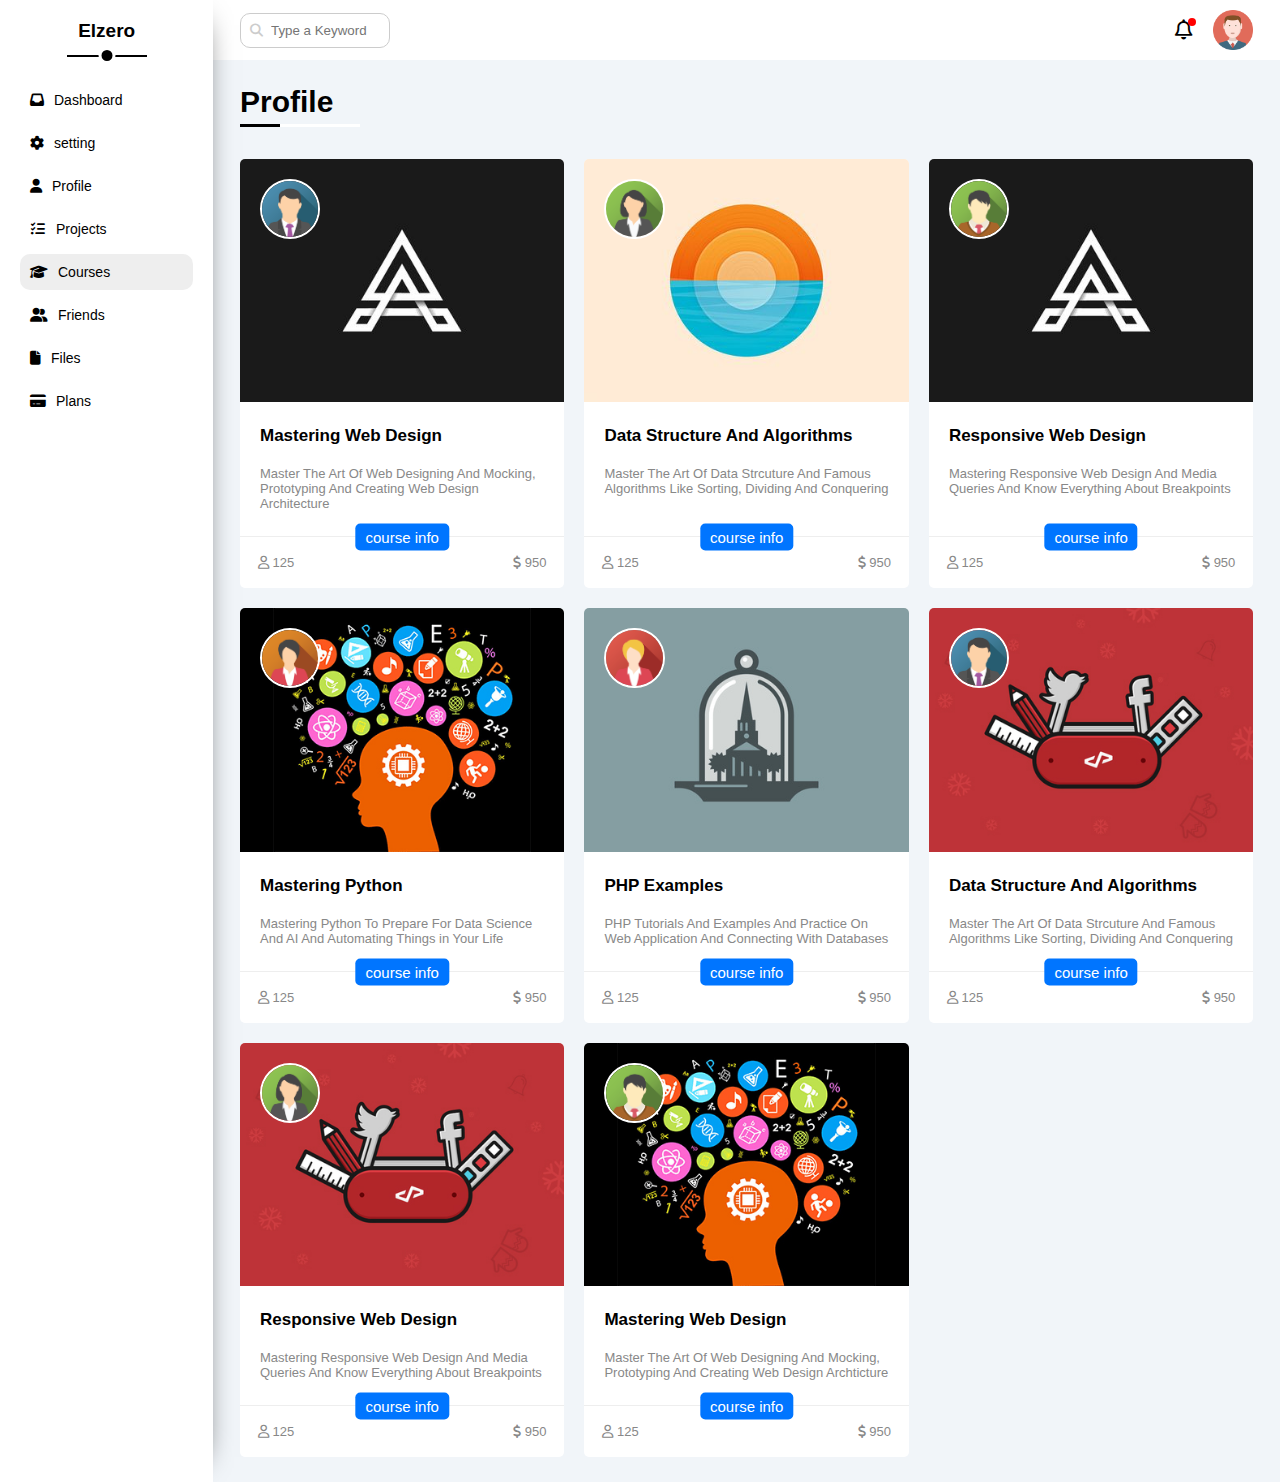
==== courses.html @ b4328038 "1st commit" ====
<!DOCTYPE html>
<html lang="en">
  <head>
    <meta charset="UTF-8" />
    <link rel="stylesheet" href="style/all.css" />
    <link rel="stylesheet" href="style/main.css" />
    <link rel="stylesheet" href="style/courses.css" />
    <title>Courses</title>
  </head>

  <body>
    <!-- start header -->
    <aside>
      <h1>Elzero</h1>
      <ul>
        <li>
          <a href="index.html"
            ><i class="fa-sharp fa-solid fa-inbox"></i><span>Dashboard</span></a
          >
        </li>
        <li>
          <a href="settings.html"
            ><i class="fa-sharp fa-solid fa-gear"></i><span>setting</span></a
          >
        </li>
        <li>
          <a href="profile.html"
            ><i class="fa-solid fa-user"></i><span>Profile</span></a
          >
        </li>
        <li>
          <a href="projects.html"
            ><i class="fa-solid fa-list-check"></i><span>Projects</span></a
          >
        </li>
        <li  class="active">
          <a href="courses.html"
            ><i class="fa-solid fa-graduation-cap"></i><span>Courses</span></a
          >
        </li>
        <li>
          <a href="friends.html"
            ><i class="fa-solid fa-user-group"></i><span>Friends</span></a
          >
        </li>
        <li>
          <a href="files.html"
            ><i class="fa-solid fa-file"></i><span>Files</span></a
          >
        </li>
        <li>
          <a href="plans.html"
            ><i class="fa-solid fa-credit-card"></i><span>Plans</span></a
          >
        </li>
      </ul>
    </aside>
    <!-- end header -->
    <!-- start nav -->
    <header>
      <div class="container">
        <form>
          <input type="search" placeholder="Type a Keyword" />
        </form>
        <div class="end">
          <i class="fa-regular fa-bell active"></i>
          <img src="imgs/avatar.png" alt="profile" class="profile" />
        </div>
      </div>
    </header>
    <!-- end nav -->
    <!-- start main -->
    <main>
      <div class="container">
        <h2>Profile</h2>
        <div class="contents">
          <div class="box">
            <div class="person"><img src="imgs/team-01.png" alt=""></div>
            <div class="img">
              <img src="imgs/course-01.jpg" alt="">
            </div>
            <h3>Mastering Web Design </h3>
            <p> Master The Art Of Web Designing And Mocking, Prototyping And Creating Web Design Architecture  </p>
            <div class="foot">
              <button>course info</button>
              <p><i class="fa-regular fa-user"></i> 125</p>
              <p><i class="fa-solid fa-dollar-sign"></i> 950</p>
            </div>
          </div>
          <div class="box">
            <div class="person"><img src="imgs/team-02.png" alt=""></div>
            <div class="img">
              <img src="imgs/course-03.jpg" alt="">
            </div>
            <h3>Data Structure And Algorithms </h3>
            <p> Master The Art Of Data Strcuture And Famous Algorithms Like Sorting, Dividing And Conquering  </p>
            <div class="foot">
              <button>course info</button>
              <p><i class="fa-regular fa-user"></i> 125</p>
              <p><i class="fa-solid fa-dollar-sign"></i> 950</p>
            </div>
          </div>
          <div class="box">
            <div class="person"><img src="imgs/team-03.png" alt=""></div>
            <div class="img">
              <img src="imgs/course-01.jpg" alt="">
            </div>
            <h3>Responsive Web Design </h3>
            <p> Mastering Responsive Web Design And Media Queries And Know Everything About Breakpoints  </p>
            <div class="foot">
              <button>course info</button>
              <p><i class="fa-regular fa-user"></i> 125</p>
              <p><i class="fa-solid fa-dollar-sign"></i> 950</p>
            </div>
          </div>
          <div class="box">
            <div class="person"><img src="imgs/team-04.png" alt=""></div>
            <div class="img">
              <img src="imgs/course-02.jpg" alt="">
            </div>
            <h3>Mastering Python </h3>
            <p> Mastering Python To Prepare For Data Science And AI And Automating Things in Your Life  </p>
            <div class="foot">
              <button>course info</button>
              <p><i class="fa-regular fa-user"></i> 125</p>
              <p><i class="fa-solid fa-dollar-sign"></i> 950</p>
            </div>
          </div>
          <div class="box">
            <div class="person"><img src="imgs/team-05.png" alt=""></div>
            <div class="img">
              <img src="imgs/course-04.jpg" alt="">
            </div>
            <h3>PHP Examples </h3>
            <p> PHP Tutorials And Examples And Practice On Web Application And Connecting With Databases  </p>
            <div class="foot">
              <button>course info</button>
              <p><i class="fa-regular fa-user"></i> 125</p>
              <p><i class="fa-solid fa-dollar-sign"></i> 950</p>
            </div>
          </div>
          <div class="box">
            <div class="person"><img src="imgs/team-01.png" alt=""></div>
            <div class="img">
              <img src="imgs/course-05.jpg" alt="">
            </div>
            <h3>Data Structure And Algorithms </h3>
            <p> Master The Art Of Data Strcuture And Famous Algorithms Like Sorting, Dividing And Conquering  </p>
            <div class="foot">
              <button>course info</button>
              <p><i class="fa-regular fa-user"></i> 125</p>
              <p><i class="fa-solid fa-dollar-sign"></i> 950</p>
            </div>
          </div>
          <div class="box">
            <div class="person"><img src="imgs/team-02.png" alt=""></div>
            <div class="img">
              <img src="imgs/course-05.jpg" alt="">
            </div>
            <h3>Responsive Web Design </h3>
            <p> Mastering Responsive Web Design And Media Queries And Know Everything About Breakpoints  </p>
            <div class="foot">
              <button>course info</button>
              <p><i class="fa-regular fa-user"></i> 125</p>
              <p><i class="fa-solid fa-dollar-sign"></i> 950</p>
            </div>
          </div>
          <div class="box">
            <div class="person"><img src="imgs/team-03.png" alt=""></div>
            <div class="img">
              <img src="imgs/course-02.jpg" alt="">
            </div>
            <h3>Mastering Web Design </h3>
            <p> Master The Art Of Web Designing And Mocking, Prototyping And Creating Web Design Archticture  </p>
            <div class="foot">
              <button>course info</button>
              <p><i class="fa-regular fa-user"></i> 125</p>
              <p><i class="fa-solid fa-dollar-sign"></i> 950</p>
            </div>
          </div>
        </div>
      
      </div>
    </main>
    <!-- end main -->
    <script src="script/dashbord.js"></script>
  </body>
</html>
---- style/main.css ----
/*start  */

/*
>>>> media <<<<

// X-Small devices
@media (max-width: 575px){

// Small devices
@media (max-width: 767px){

// Medium devices 
@media (max-width: 991px){

// Large devices
@media (max-width: 1199px){

// X-Large devices
@media (max-width: 1399px){

 */
/*end media */
/*start general */

* {
  margin: 0;
  box-sizing: border-box;
}
a {
  text-decoration: none;
  color: inherit;
}
img {
  max-height: 100%;
}
ul {
  list-style: none;
  padding: 0;
}

body {
  display: grid;
  grid-template-columns: 1fr 5fr;
  grid-template-rows: auto 1fr;
  grid-template-areas: "aside header" "aside main";
  font-family: "Open Sans", sans-serif;
  background-color: #f1f5f9;
}
.container {
  width: 95%;
  margin: auto;
}

button,
input,
textarea {
  border: none;
}
textarea {
  resize: none;
}
input:focus,
textarea:focus {
  outline: none;
}
/*end general */
/*start aside */

aside {
  background-color: white;
  box-shadow: 10px 0 30px -25px black;
  z-index: 0;
  height: 100%;
  min-height: 100vh;
  padding: 20px;
  grid-area: aside;
}
h1 {
  font-size: 19px;
  text-align: center;
  margin-bottom: 40px;
  position: relative;
}
h1::before {
  content: "";
  position: absolute;
  bottom: 0;
  left: 50%;
  transform: translate(-50%, 15px);
  width: 80px;
  height: 2px;
  background-color: black;
}
h1::after {
  content: "";
  position: absolute;
  bottom: 0;
  left: 50%;
  transform: translate(-50%, 22px);
  width: 11px;
  height: 11px;
  border-radius: 50%;
  background-color: black;
  border: white solid 3px;
}

aside ul {
  display: flex;
  flex-direction: column;
  gap: 7px;
  font-size: 14px;
}
aside li a{
  padding: 10px;
  border-radius: 10px;
  width: 100%;
  display: block;
}
aside li.active a,
aside li:hover a{
  background-color: #eee;
}

aside li i {
  margin-right: 10px;
}
@media (max-width: 991px) {
  aside li a {
    display: flex;
    flex-direction: column;
    align-items: center;
    gap: 5px;
  }
  aside li i {
    margin-right: 0px;
  }
}

@media (max-width: 767px) {
  h1 {
    font-size: 12px;
  }
  h1::after {
    display: none;
  }
  h1::before {
    display: none;
  }

  aside {
    width: 80px;
    z-index: 100;
  }
  aside li {
    display: flex;
    justify-content: center;
    align-items: center;
    border-radius: 50%;
    position: relative;
  }

  aside li span {
    display: none;
  }
  aside li:hover span {
    display: flex;
    position: absolute;
    left: calc(100% + 10px);
    top: 50%;
    transform: translateY(-50%);
    background-color: #eeeeeeee;
    border-radius: 10px;
    padding: 10px;
  }
  aside li:hover span::before {
    content: "";
    border-width: 10px;
    border-style: solid;
    border-color: transparent #eeeeeeee transparent transparent;
    position: absolute;
    top: 50%;
    transform: translateY(-50%);
    right: 100%;
    z-index: 20;
  }
}
/*end aside */

/*start header */

header {
  width: 100%;
  padding: 10px 0;
  background-color: white;
  grid-area: header;
}
header .container {
  display: flex;
  justify-content: space-between;
  align-items: center;
}
header form {
  position: relative;
}
header input {
  border-radius: 10px;
  padding: 9px;
  padding-left: 30px;
  border: solid 1px #cccccc;
  width: 150px;
  transition-property: width;
  transition-duration: 0.5s;
}
header form::before {
  content: "\f002";
  font-family: FontAwesome;
  color: #cccccc;
  font-size: 13px;
  position: absolute;
  left: 10px;
  top: 50%;
  transform: translateY(-50%);
}
header input:focus {
  width: 180px;
}
header input:focus::placeholder {
  color: transparent;
}
header .end {
  align-items: center;
  display: flex;
  gap: 20px;
}

header .end img {
  height: 40px;
}
header .end i {
  position: relative;
  font-size: 20px;
}
header .end i.active::after {
  content: "";
  background-color: red;
  width: 8px;
  height: 8px;
  border-radius: 50%;
  position: absolute;
  top: -2px;
  right: -3px;
}
@media (max-width: 767px) {
  header .container {
    flex-direction: column-reverse;
    gap: 10px;
  }
}
/*end header */

/* start container */
main {
  grid-area: main;
}
main .container {
  margin: 25px auto;
}
main h2 {
  position: relative;
  font-size: 30px;
  margin-bottom: 40px;
}
main h2::before {
  content: "";
  position: absolute;
  height: 3px;
  width: 120px;
  background-color: white;
  left: 0;
  bottom: -8px;
}
main h2::after {
  content: "";
  position: absolute;
  height: 3px;
  width: 40px;
  background-color: black;
  left: 0;
  bottom: -8px;
}
/* end container */
/* start tasks */



/* end tasks */
---- style/courses.css ----
:root {
  --veryLite: #eee;
  --lite: #888;
  --mainBlue:#0075ff;
}


.contents{
  display: grid;
  grid-template-columns: repeat(auto-fill , minmax(300px,1fr));
  gap: 20px;
}
.box{
  border-radius: 5px;
  background-color: white;overflow: hidden;
  display: flex;
  flex-direction: column;
  position: relative;
  gap: 20px;
}
.person{
  position: absolute;
  height: 60px;
  border-radius: 50%;
  overflow: hidden;
  border: solid white 2px;
  top: 20px;
  left: 20px;
}
.img{
width: 100%;
}
.img img{
  width: 100%; 
}
h3{
  padding: 0 20px;
  font-size: 17px;
}
h3 + p{
  padding: 0 20px;
  font-size: 13px;
color: var(--lite);
flex: 1;
}
.foot{
display: flex;
justify-content: space-between;
padding: 18px;
border-top: 1px var(--veryLite) solid;
color: var(--lite);
position: relative;
margin-top: 5px;
font-size: 13px;
}
button{
  position: absolute;
  padding: 5px 10px;
  background-color: var(--mainBlue);
  color: white;
  top: 0;
  left: 50%;
  transform: translate(-50%,-50%);
  cursor: pointer;
  font-size: 15px;
  border-radius: 5px;
}
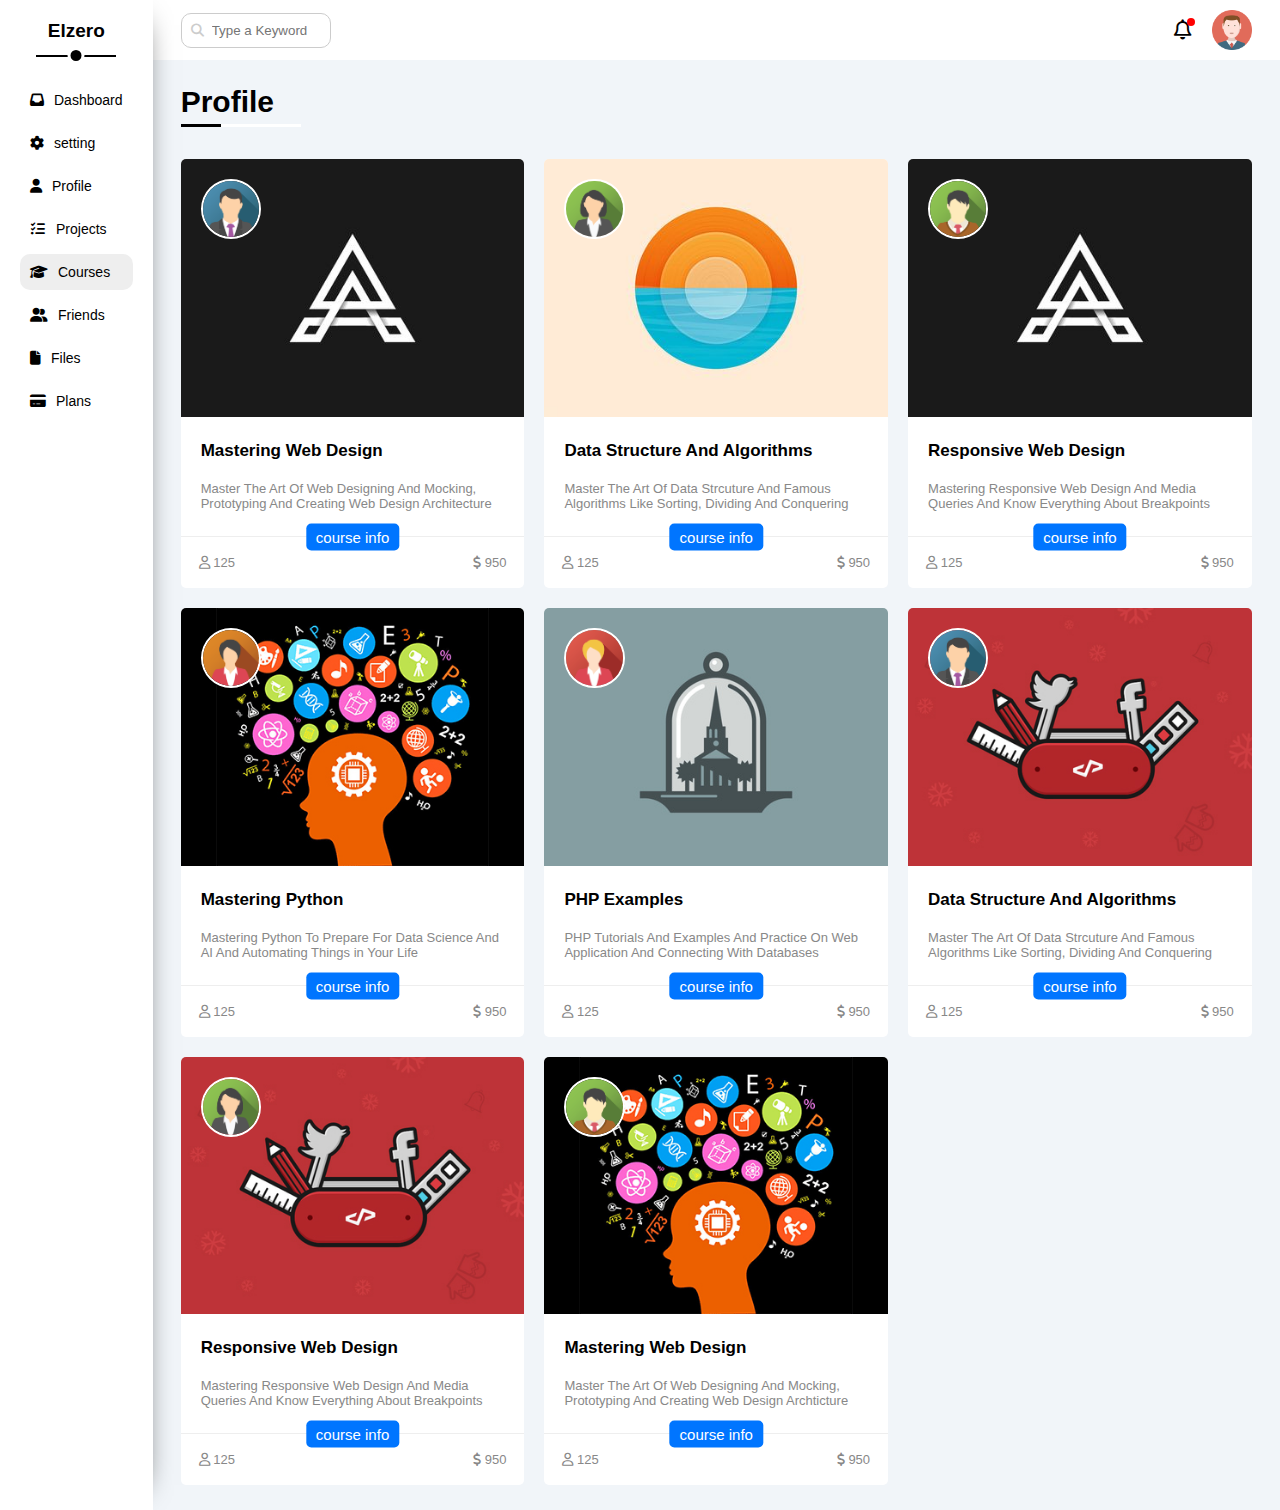
==== commit db569d2f: "add the meta of mobile media" ====
--- a/courses.html
+++ b/courses.html
@@ -2,6 +2,7 @@
 <html lang="en">
   <head>
     <meta charset="UTF-8" />
+    <meta name="viewport" content="width=device-width, initial-scale=1.0" />
     <link rel="stylesheet" href="style/all.css" />
     <link rel="stylesheet" href="style/main.css" />
     <link rel="stylesheet" href="style/courses.css" />
--- a/style/main.css
+++ b/style/main.css
@@ -40,7 +40,7 @@
 
 body {
   display: grid;
-  grid-template-columns: 1fr 5fr;
+  grid-template-columns: auto 1fr;
   grid-template-rows: auto 1fr;
   grid-template-areas: "aside header" "aside main";
   font-family: "Open Sans", sans-serif;
